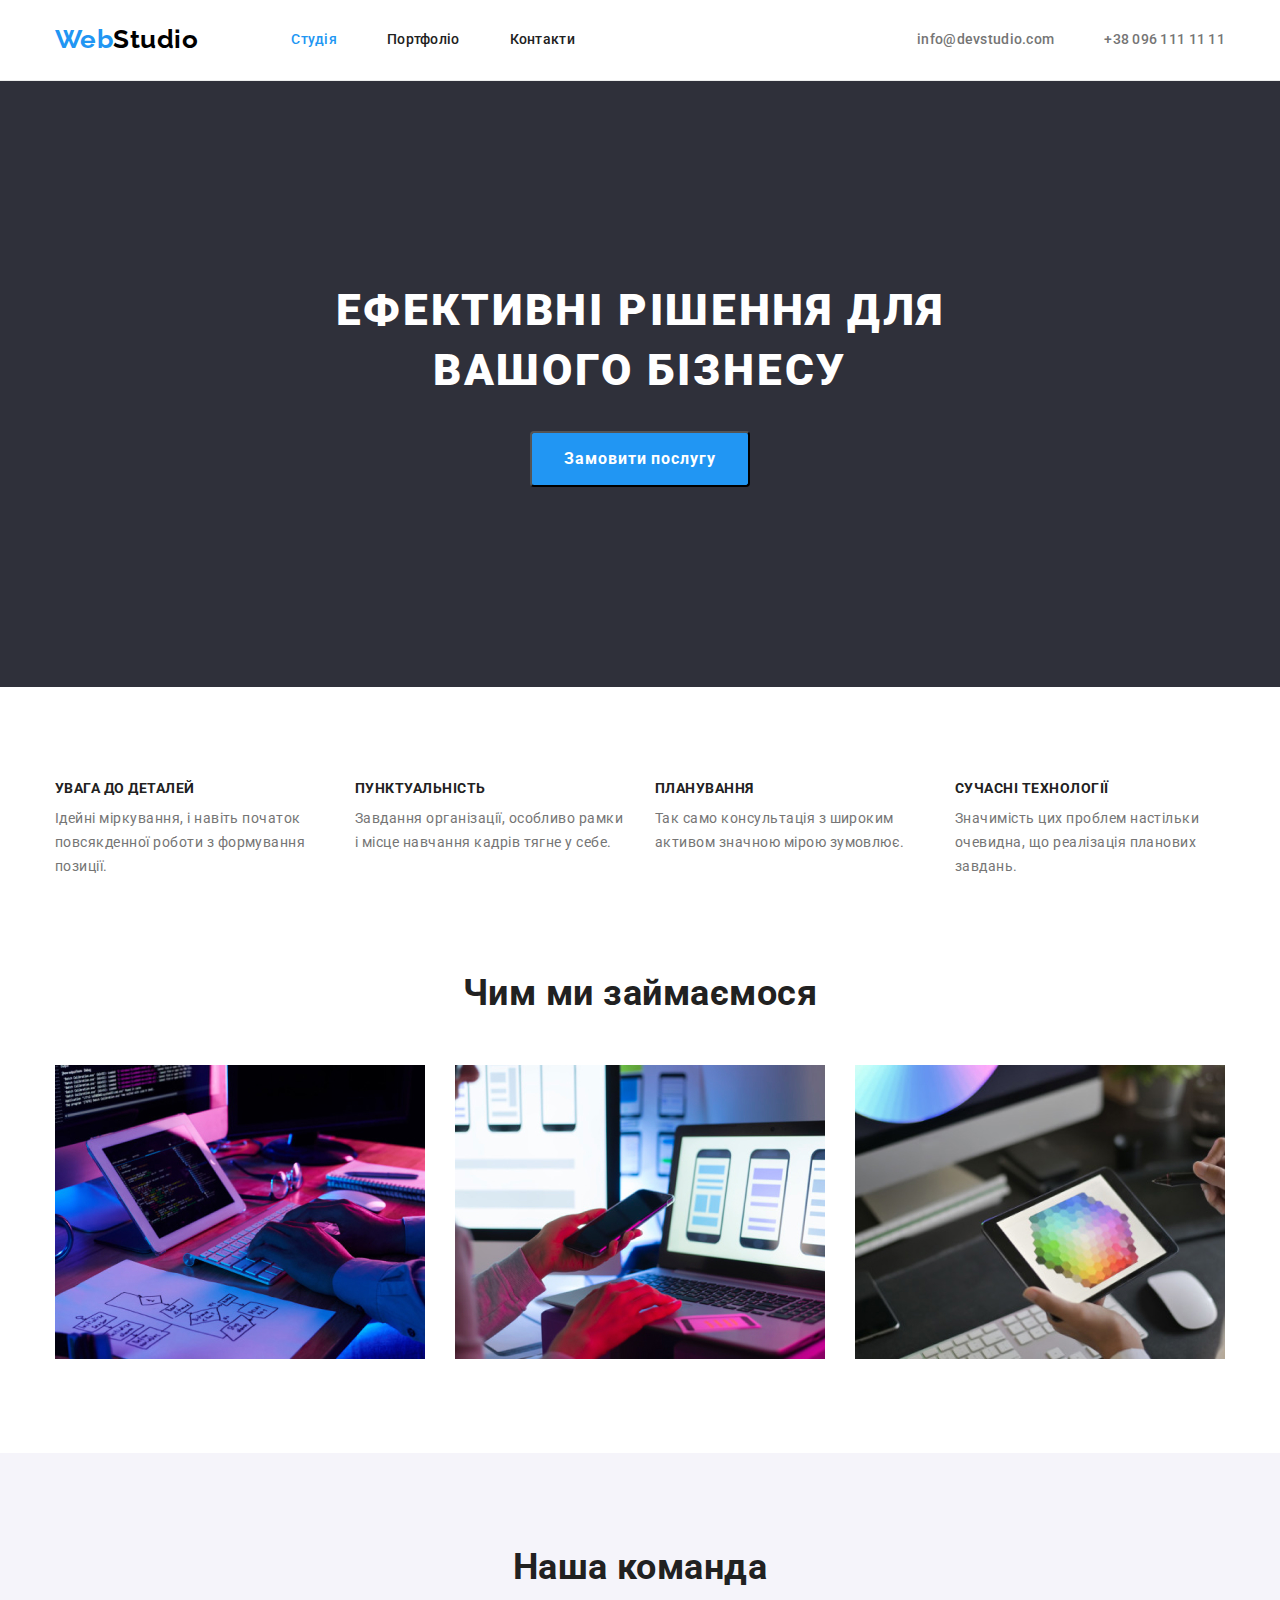
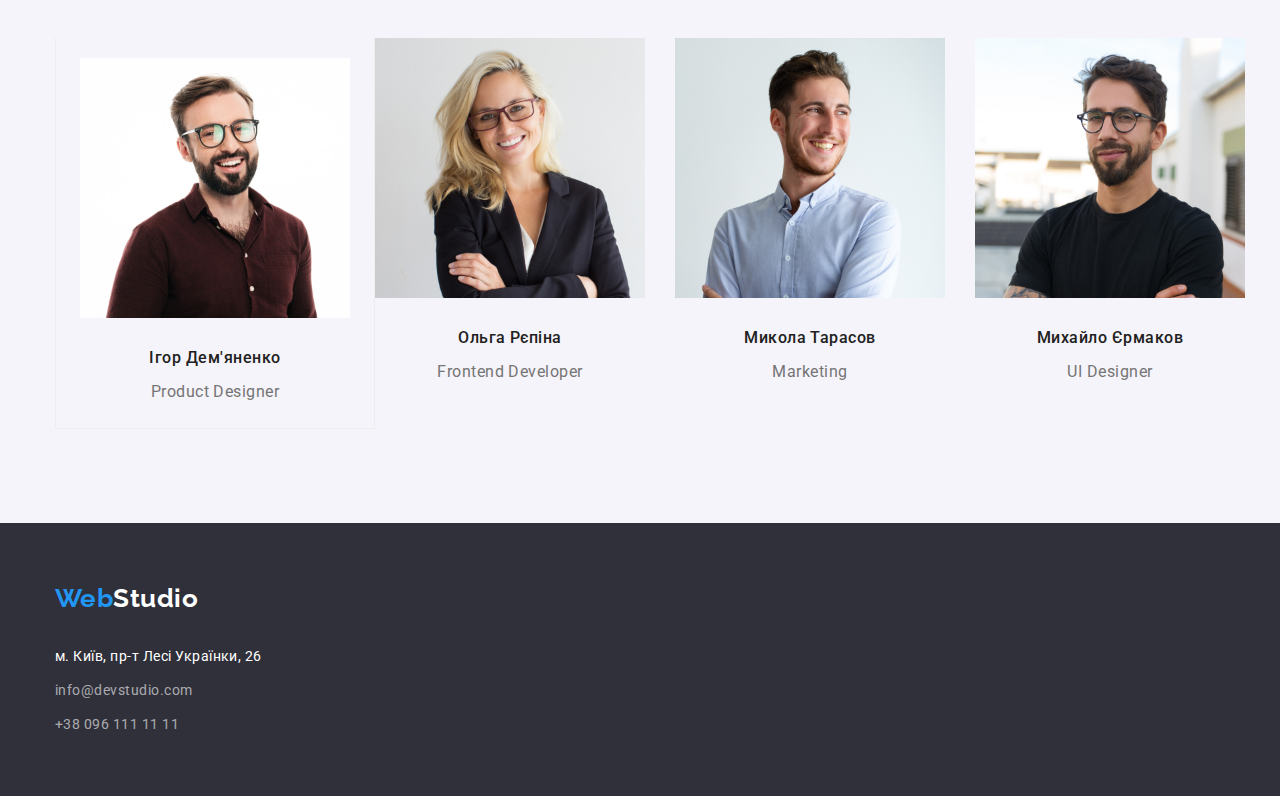
==== index.html @ 1deeca73 "Initial commit" ====
<!DOCTYPE html>
<html lang="uk">
  <head>
    <meta charset="UTF-8" />
    <meta http-equiv="X-UA-Compatible" content="IE=edge" />
    <meta name="viewport" content="width=device-width, initial-scale=1.0" />
    <title>WebStudio</title>
    <link
      href="https://fonts.googleapis.com/css2?family=Raleway:wght@700&family=Roboto:wght@400;500;700;900&display=swap"
      rel="stylesheet"
    />
    <link
      rel="stylesheet"
      href="https://cdnjs.cloudflare.com/ajax/libs/modern-normalize/1.1.0/modern-normalize.min.css"
    />
    <link rel="stylesheet" href="./css/styles.css" />
  </head>
  <body>
    <!--Шапка сайту-->

    <header class="page-header">
      <div class="container main-nav">
        <a href="./index.html" class="logo"><span>Web</span>Studio</a>
        <nav>
          <ul class="site-nav">
            <li class="item"><a href="" class="link current">Студія</a></li>
            <li class="item"><a href="./portfolio.html" class="link">Портфоліо</a></li>
            <li class="item"><a href="" class="link">Контакти</a></li>
          </ul>
        </nav>

        <ul class="auth-nav">
          <li class="item"><a href="info@devstudio.com" class="link">info@devstudio.com</a></li>
          <li class="item"><a href="tel:+380961111111" class="link">+38 096 111 11 11</a></li>
        </ul>
      </div>
    </header>

    <!--основний контент-->
    <main>
      <!--основний заголовок-->
      <section class="hero">
        <h1 class="hero-title">
          Ефективні рішення для <br />
          вашого бізнесу
        </h1>
        <button type="button" class="main button">Замовити послугу</button>
      </section>

      <!--Основні переваги-->
      <section class="section">
        <div class="container">
          <h2 class="visually-hidden">Наші основні переваги</h2>

          <ul class="features">
            <li class="item">
              <h3 class="title">УВАГА ДО ДЕТАЛЕЙ</h3>
              <p class="text">
                Ідейні міркування, і навіть початок повсякденної роботи з формування позиції.
              </p>
            </li>
            <li class="item">
              <h3 class="title">ПУНКТУАЛЬНІСТЬ</h3>
              <p class="text">
                Завдання організації, особливо рамки і місце навчання кадрів тягне у себе.
              </p>
            </li>
            <li class="item">
              <h3 class="title">ПЛАНУВАННЯ</h3>
              <p class="text">Так само консультація з широким активом значною мірою зумовлює.</p>
            </li>
            <li class="item">
              <h3 class="title">СУЧАСНІ ТЕХНОЛОГІЇ</h3>
              <p class="text">
                Значимість цих проблем настільки очевидна, що реалізація планових завдань.
              </p>
            </li>
          </ul>
        </div>
      </section>

      <!--чим займається компанія-->
      <section class="section">
        <div class="container">
          <h2 class="section-title">Чим ми займаємося</h2>
          <ul class="about">
            <li class="item">
              <img src="./images/img.jpg" alt="Людина друкує текст" width="370" />
            </li>
            <li class="item">
              <img src="./images/box-2.jpg" alt="Людина з телефоном в руках" width="370" />
            </li>
            <li class="item">
              <img src="./images/img-2.jpg" alt="Людина з планшетом в руках" width="370" />
            </li>
          </ul>
        </div>
      </section>

      <!--члени команди-->
      <section class="section members">
        <div class="container">
          <h2 class="section-title">Наша команда</h2>
          <ul class="team">
            <div class="line">
              <li class="item">
                <img src="./images/img-3.jpg" alt="Людина в окулярах" width="270" />
                <h3 class="team-title">Ігор Дем'яненко</h3>
                <p class="proff">Product Designer</p>
              </li>
            </div>
            <li class="item">
              <img src="./images/img-4.jpg" alt="Жінка в окулярах" width="270" />
              <h3 class="team-title">Ольга Рєпіна</h3>
              <p class="proff">Frontend Developer</p>
            </li>
            <li class="item">
              <img src="./images/img-5.jpg" alt="чоловік в синій сорочці" width="270" />
              <h3 class="team-title">Микола Тарасов</h3>
              <p class="proff">Marketing</p>
            </li>
            <li class="item">
              <img src="./images/img-6.jpg" alt="чоловік в чорній футболці" width="270" />
              <h3 class="team-title">Михайло Єрмаков</h3>
              <p class="proff">UI Designer</p>
            </li>
          </ul>
        </div>
      </section>
    </main>

    <!--Футер-->
    <footer>
      <div class="container">
        <a href="./index.html" class="logo"
          ><span class="right-accent">Web</span><span class="left-accent">Studio</span></a
        >

        <address>
          <ul class="navigation">
            <li>
              <a
                class="nav-map"
                href="https://www.google.com/maps/place/бульвар+Лесі+Українки,+26,+Київ,+02000/@50.4263585,30.5368194,17z/data=!4m5!3m4!1s0x40d4cf0e033ecbe9:0x57a4dffefec77da0!8m2!3d50.4265807!4d30.5383858?hl=uk"
                target="_blank"
                rel="noopener noreferrer"
                >м. Київ, пр-т Лесі Українки, 26</a
              >
            </li>
            <li>
              <a class="nav-auth" href="info@devstudio.com">info@devstudio.com</a>
            </li>
            <li>
              <a class="nav-auth" href="+380961111111">+38 096 111 11 11</a>
            </li>
          </ul>
        </address>
      </div>
    </footer>
  </body>
</html>
---- css/styles.css ----
:root {
  --primery-text-color: #757575;
  --title-text-color: #212121;
  --accent-color: #2196f3;
  --primery-bg-color: #ffffff;
  --main-text-color: #ffffff;
}
body {
  background-color: var(--primery-bg-color);
  color: var(--primery-text-color);
  font-family: Roboto, sans-serif;
  letter-spacing: 0.03em;
}

h1,
h2,
h3,
h4,
h5,
h6,
p {
  margin: 0;
}

img {
  display: block;
}

ul {
  list-style: none;
  padding: 0;
  margin: 0;
}

/* logo */
.logo {
  color: #000000;
  font-family: Raleway;
  font-weight: 700;
  font-size: 26px;
  line-height: 1.2;
  text-decoration: none;
}

span {
  color: #2196f3;
}

.container {
  width: 1200px;
  margin-left: auto;
  margin-right: auto;
  padding-left: 15px;
  padding-right: 15px;
}

.page-header {
  border-bottom: 1px solid #ececec;
}

.main-nav {
  display: flex;
  align-items: center;
}

/* site nav */
.site-nav {
  display: flex;
  margin-left: 93px;
}

.site-nav .item {
  /* background-color: tomato; */
}

.site-nav .item + .item {
  margin-left: 50px;
}

/* .site-nav .item:not(:last-child) {
  margin-right: 50px;
} */

.site-nav .link {
  display: block;

  padding-top: 32px;
  padding-bottom: 32px;

  color: var(--title-text-color);
  font-weight: 500;
  font-size: 14px;
  line-height: 1.14;
  letter-spacing: 0.02em;
  text-decoration: none;
}

.site-nav .link:hover,
.site-nav .link:focus {
  color: var(--accent-color);
}

.site-nav .link.current {
  color: var(--accent-color);
}

/* auth-nav */
.auth-nav {
  display: flex;
  margin-left: auto;
}

.auth-nav .item + .item {
  margin-left: 50px;
}

.auth-nav .link {
  display: block;

  padding-top: 32px;
  padding-bottom: 32px;

  color: var(--primery-text-color);

  font-weight: 500;
  font-size: 14px;
  line-height: 1.14;
  letter-spacing: 0.02em;
  text-decoration: none;
}

.auth-nav .link:hover,
.auth-nav .link:focus {
  color: var(--accent-color);
}

/* hero */
.hero-title {
  margin-bottom: 30px;

  color: var(--main-text-color);

  font-weight: 900;
  font-size: 44px;
  line-height: 1.36;
  letter-spacing: 0.06em;
  text-transform: uppercase;
}

.hero {
  padding-top: 200px;
  padding-bottom: 200px;

  background-color: #2f303a;
  text-align: center;
}

/* .section {
  margin-top: 94px;
} */

/* section */
.section-title {
  margin-top: 0;
  margin-bottom: 0;
  padding-top: 94px;
  padding-bottom: 50px;

  color: var(--title-text-color);
  font-weight: 700;
  font-size: 36px;
  line-height: 1.16;
  text-align: center;
}

.visually-hidden {
  position: absolute;
  width: 1px;
  height: 1px;
  margin: -1px;
  border: 0;
  padding: 0;
  white-space: nowrap;
  clip-path: inset(100%);
  clip: rect(0 0 0 0);
  overflow: hidden;
}

/* features */

.features {
  display: flex;
}

.features .item + .item {
  margin-left: 30px;
}

.features .item {
  width: 270px;
}
.features .title {
  margin-top: 0;
  margin-bottom: 10px;

  padding-top: 94px;

  color: var(--title-text-color);
  font-weight: 700;
  font-size: 14px;
  line-height: 1.14;
}

.features .text {
  margin-top: 0;
  margin-bottom: 0;

  font-weight: 400;
  font-size: 14px;
  line-height: 1.71;
}

/* about */

.about {
  display: flex;
}

.about .item + .item {
  margin-left: 30px;
}

/* members */
.members {
  background-color: #f5f4fa;
  margin-top: 94px;
}

/* team */

.team {
  display: flex;
  padding-bottom: 94px;
}

.team .item + .item {
  margin-left: 30px;
}

.team .team-title {
  margin-top: 30px;
  margin-bottom: 0;

  color: var(--title-text-color);
  font-weight: 500;
  font-size: 16px;
  line-height: 1.19;

  text-align: center;
}

.team .proff {
  margin-top: 10px;
  margin-bottom: 0;

  font-weight: 400;
  font-size: 16px;
  line-height: 1.9;

  text-align: center;
}

/* button */
.button {
  display: inline-block;
  padding: 11px 32px;
  min-width: 216px;

  text-align: center;
  border-radius: 4px;
  color: var(--main-text-color);
  cursor: pointer;
}

.main.button:hover,
.main.button:focus {
  color: #000000;
  background-color: #188ce8;
}

.main.button {
  background-color: var(--accent-color);

  font-family: inherit;
  font-weight: 700;
  font-size: 16px;
  line-height: 1.9;
  letter-spacing: 0.06em;
}

/* footer */

/* футер */
footer {
  background-color: #2f303a;

  padding-top: 60px;
  padding-bottom: 60px;

  font-weight: 400;
  font-size: 14px;
  line-height: 1.71;
}

.logo-footer {
  color: #ffffff;

  font-family: Raleway;
  font-weight: 700;
  font-size: 26px;
  line-height: 1.2;
  text-decoration: none;
}

.right-accent {
  color: #2196f3;
}

.left-accent {
  color: #ffffff;
}

.nav-map:hover,
.nav-map:focus {
  color: var(--accent-color);
}

.navigation .nav-map {
  display: inline-block;

  margin-top: 30px;
  margin-bottom: 0;

  font-style: normal;
  font-weight: 400;
  font-size: 14px;
  line-height: 1.71;

  color: #ffffff;
  text-decoration: none;
}

.navigation .nav-auth {
  display: inline-block;

  margin-top: 10px;
  margin-bottom: 0;

  font-style: normal;
  font-weight: 400;
  font-size: 14px;
  line-height: 1.71;

  color: rgba(255, 255, 255, 0.6);
  text-decoration: none;
}
.nav-map:hover,
.nav-map:focus {
  color: var(--accent-color);
}

.nav-auth:hover,
.nav-auth:focus {
  color: var(--accent-color);
}

/* стилі для portfolio */

.button-group {
  display: flex;
  padding-bottom: 34px;
  justify-content: center;
}

.button-group .item + .item {
  margin-left: 8px;
}

.primery.button {
  background-color: var(--accent-color);
  font-family: inherit;
  font-weight: 500;
  font-size: 16px;
  line-height: 1.62;

  letter-spacing: 0.03em;
}

.secondary.button {
  background-color: #f5f4fa;
  font-weight: 500;
  font-size: 16px;
  line-height: 1.62;

  letter-spacing: 0.03em;

  color: var(--title-text-color);
}

.primery.button:hover,
.primery.button:focus {
  color: #000000;
}

.secondary.button:hover,
.secondary.button:focus {
  background-color: var(--accent-color);
  color: #ffffff;
}

.project {
  padding-top: 94px;
}

.project .examples {
  margin-top: 0;

  color: var(--title-text-color);

  font-weight: 700;
  font-size: 18px;
  line-height: 2;

  letter-spacing: 0.06em;
}

.project .type {
  margin-top: 4px;
  margin-bottom: 0;

  font-weight: 400;
  font-size: 16px;
  line-height: 1.88;

  color: #757575;
}

.link-image {
  text-decoration: none;
}

.portfolio {
  display: flex;
  flex-wrap: wrap;
  padding-bottom: 94px;
}

.element {
  width: 370px;

  margin-right: 30px;
  margin-bottom: 30px;
  justify-content: space-between;
}

.element:nth-child(3n) {
  margin-right: 0;
}

.element:nth-last-child(-n + 3) {
  margin-bottom: 0;
}

.line {
  padding-top: 20px;
  padding-bottom: 20px;
  padding-right: 24px;
  padding-left: 24px;

  border: 1px solid #eeeeee;
  border-top: none;
}
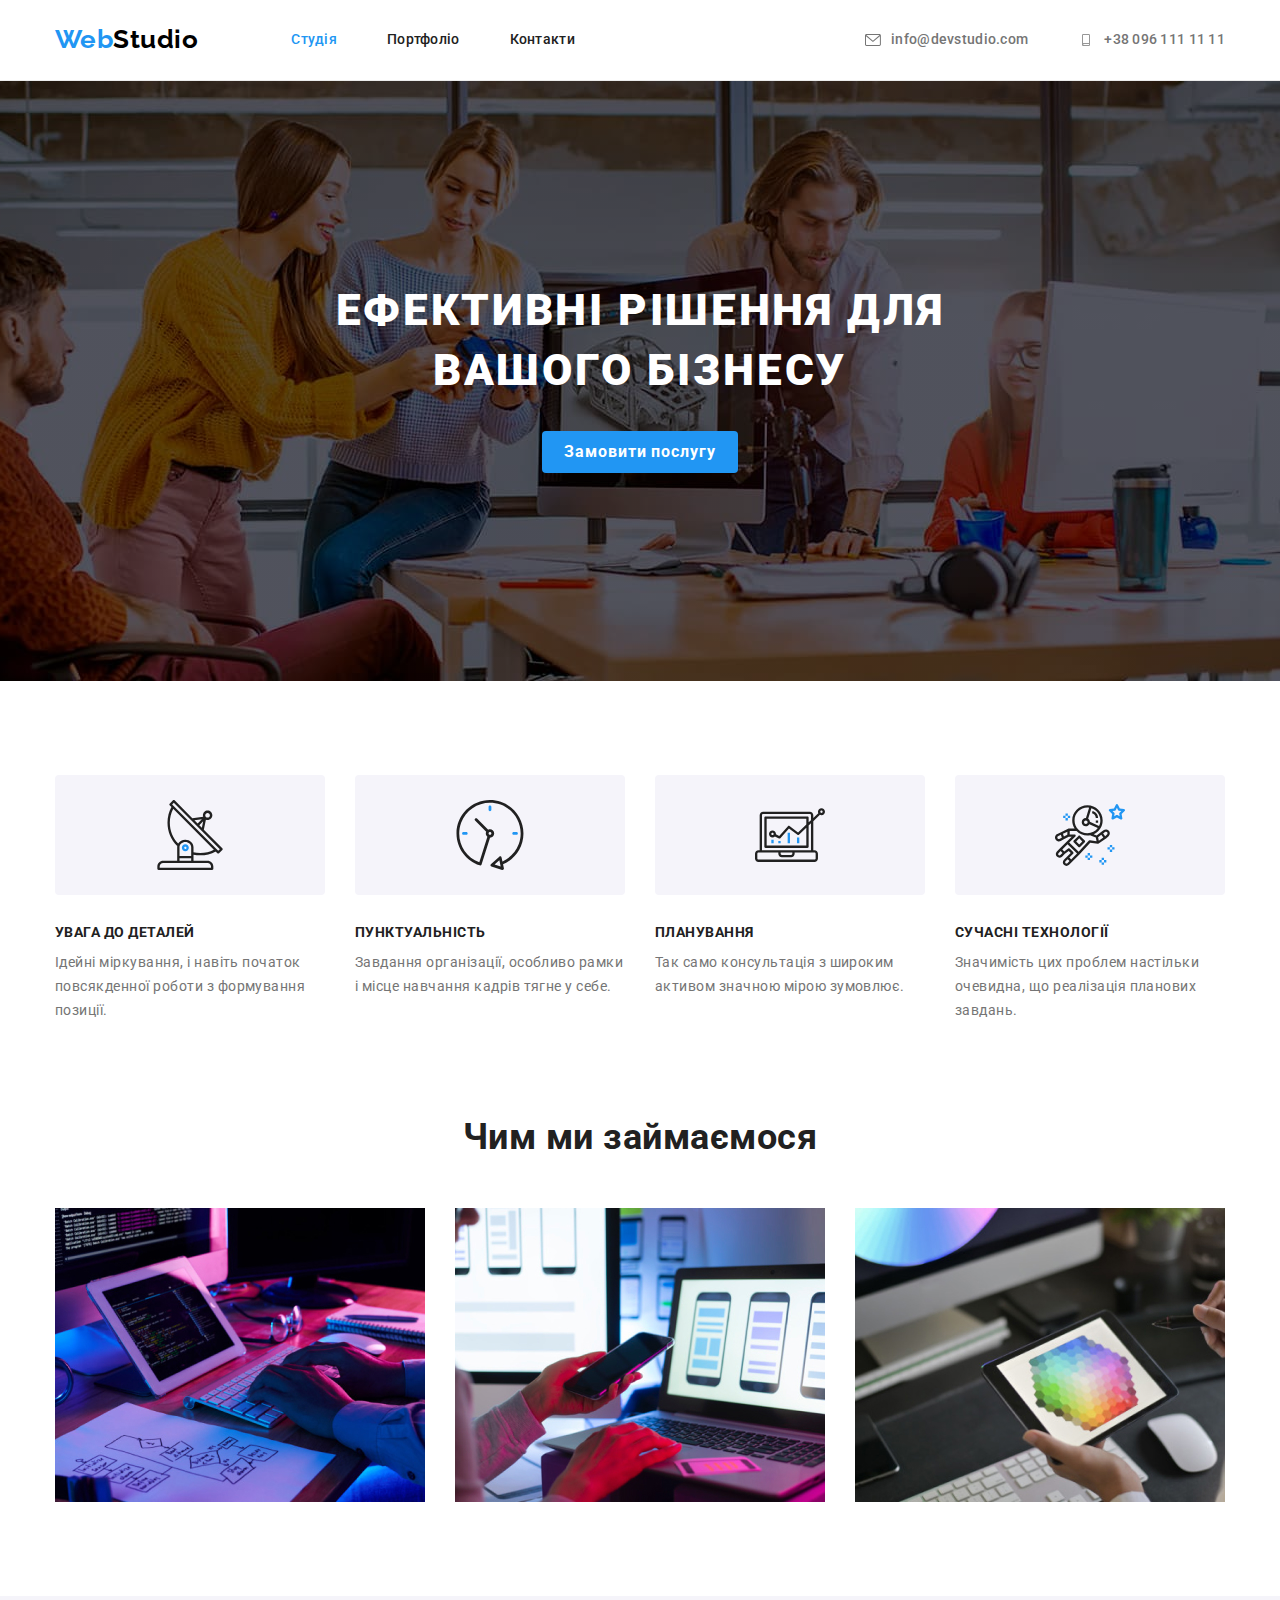
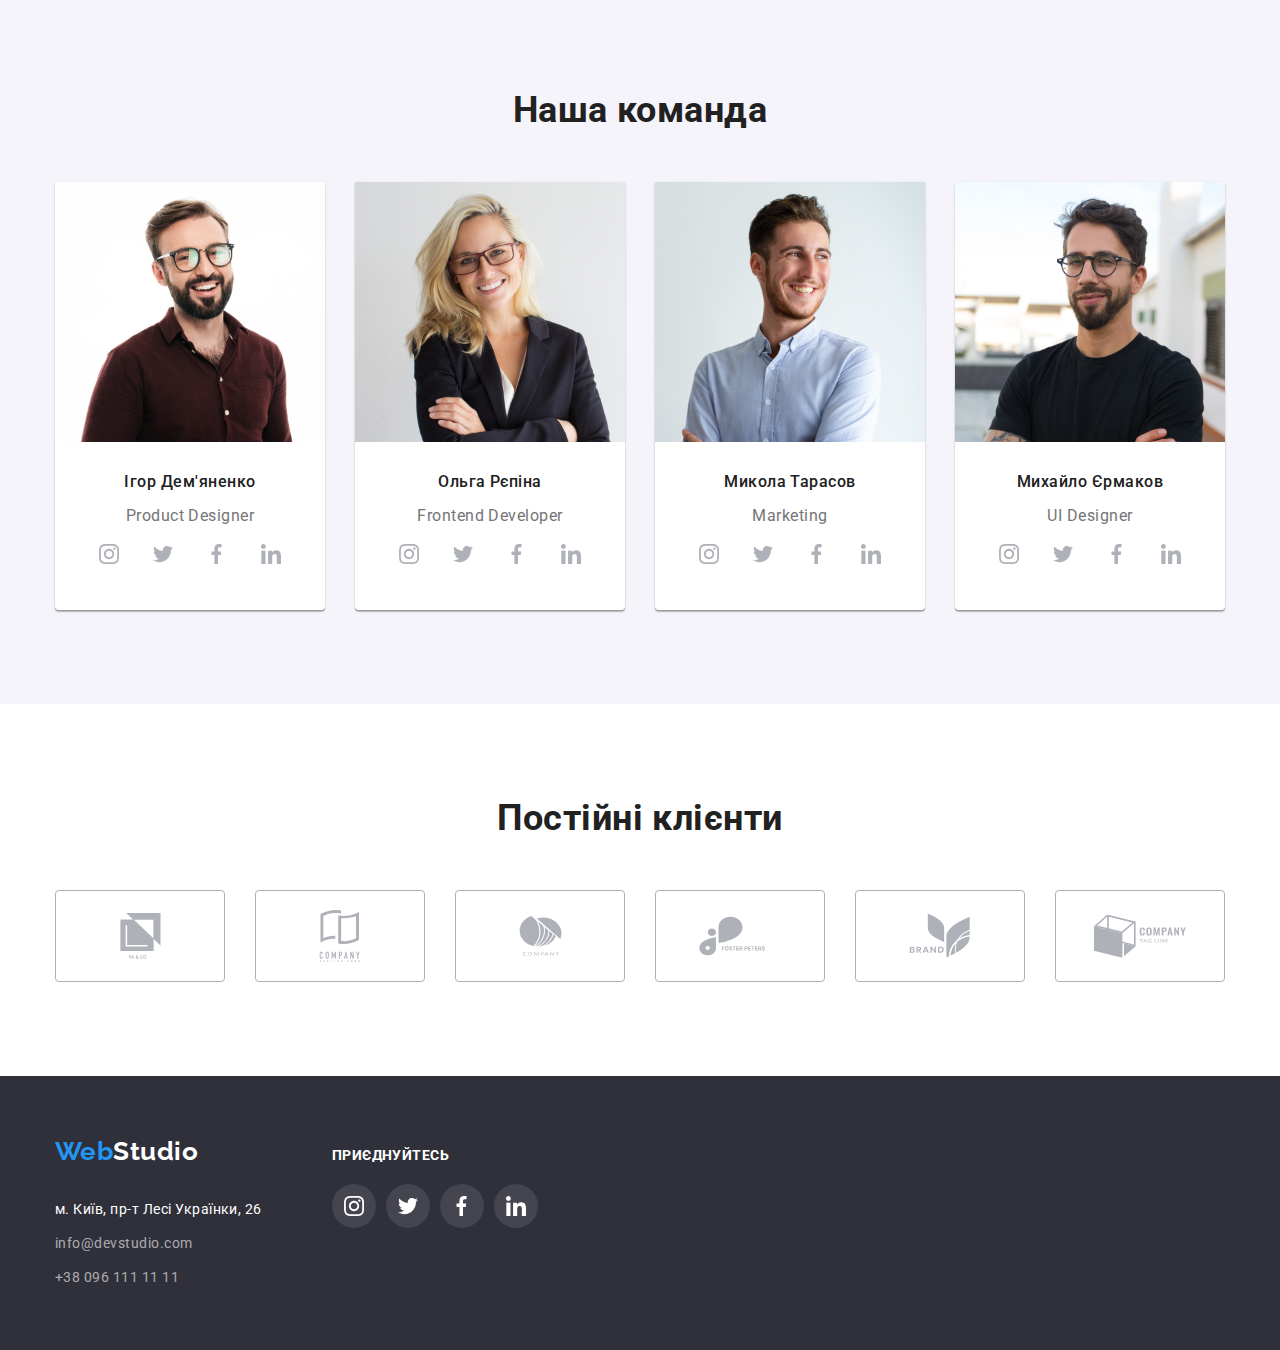
==== commit 540fd371: "add icon styles" ====
--- a/index.html
+++ b/index.html
@@ -30,8 +30,22 @@
         </nav>
 
         <ul class="auth-nav">
-          <li class="item"><a href="info@devstudio.com" class="link">info@devstudio.com</a></li>
-          <li class="item"><a href="tel:+380961111111" class="link">+38 096 111 11 11</a></li>
+          <li class="item">
+            <a class="link" href="info@devstudio.com">
+              <svg class="auth-icon" width="16" height="12">
+                <use href="./images/symbol-defs.svg#icon-envelope"></use>
+              </svg>
+              info@devstudio.com
+            </a>
+          </li>
+          <li class="item">
+            <a class="link" href="tel:+380961111111">
+              <svg class="auth-icon" width="16" height="12">
+                <use href="./images/symbol-defs.svg#icon-smartphone"></use>
+              </svg>
+              +38 096 111 11 11
+            </a>
+          </li>
         </ul>
       </div>
     </header>
@@ -40,36 +54,55 @@
     <main>
       <!--основний заголовок-->
       <section class="hero">
-        <h1 class="hero-title">
-          Ефективні рішення для <br />
-          вашого бізнесу
-        </h1>
-        <button type="button" class="main button">Замовити послугу</button>
+        <div class="container">
+          <h1 class="hero-title">Ефективні рішення для вашого бізнесу</h1>
+          <button type="button" class="main button">Замовити послугу</button>
+        </div>
       </section>
 
       <!--Основні переваги-->
-      <section class="section">
+      <section class="section benefits">
         <div class="container">
           <h2 class="visually-hidden">Наші основні переваги</h2>
 
           <ul class="features">
-            <li class="item">
+            <li class="item-features">
+              <div class="container-icon">
+                <svg class="icon-features">
+                  <use href="./images/symbol-defs.svg#icon-antenna"></use>
+                </svg>
+              </div>
               <h3 class="title">УВАГА ДО ДЕТАЛЕЙ</h3>
               <p class="text">
                 Ідейні міркування, і навіть початок повсякденної роботи з формування позиції.
               </p>
             </li>
-            <li class="item">
+            <li class="item-features">
+              <div class="container-icon">
+                <svg class="icon-features">
+                  <use href="./images/symbol-defs.svg#icon-clock"></use>
+                </svg>
+              </div>
               <h3 class="title">ПУНКТУАЛЬНІСТЬ</h3>
               <p class="text">
                 Завдання організації, особливо рамки і місце навчання кадрів тягне у себе.
               </p>
             </li>
-            <li class="item">
+            <li class="item-features">
+              <div class="container-icon">
+                <svg class="icon-features">
+                  <use href="./images/symbol-defs.svg#icon-diagram"></use>
+                </svg>
+              </div>
               <h3 class="title">ПЛАНУВАННЯ</h3>
               <p class="text">Так само консультація з широким активом значною мірою зумовлює.</p>
             </li>
-            <li class="item">
+            <li class="item-features">
+              <div class="container-icon">
+                <svg class="icon-features">
+                  <use href="./images/symbol-defs.svg#icon-astronaut"></use>
+                </svg>
+              </div>
               <h3 class="title">СУЧАСНІ ТЕХНОЛОГІЇ</h3>
               <p class="text">
                 Значимість цих проблем настільки очевидна, що реалізація планових завдань.
@@ -84,13 +117,13 @@
         <div class="container">
           <h2 class="section-title">Чим ми займаємося</h2>
           <ul class="about">
-            <li class="item">
+            <li class="item-descr">
               <img src="./images/img.jpg" alt="Людина друкує текст" width="370" />
             </li>
-            <li class="item">
+            <li class="item-descr">
               <img src="./images/box-2.jpg" alt="Людина з телефоном в руках" width="370" />
             </li>
-            <li class="item">
+            <li class="item-descr">
               <img src="./images/img-2.jpg" alt="Людина з планшетом в руках" width="370" />
             </li>
           </ul>
@@ -102,27 +135,293 @@
         <div class="container">
           <h2 class="section-title">Наша команда</h2>
           <ul class="team">
-            <div class="line">
-              <li class="item">
-                <img src="./images/img-3.jpg" alt="Людина в окулярах" width="270" />
-                <h3 class="team-title">Ігор Дем'яненко</h3>
-                <p class="proff">Product Designer</p>
-              </li>
-            </div>
-            <li class="item">
+            <li class="item-people">
+              <img src="./images/img-3.jpg" alt="Людина в окулярах" width="270" />
+              <h3 class="team-title">Ігор Дем'яненко</h3>
+              <p class="proff">Product Designer</p>
+              <ul class="socials-list">
+                <li class="socials-item">
+                  <a
+                    class="socials-link list"
+                    href="https://instagram.com"
+                    target="_blank"
+                    rel="noopener noreferrer"
+                    aria-label="Instagram"
+                  >
+                    <svg class="socials-icon" width="20" height="20">
+                      <use href="./images/symbol-defs.svg#icon-instagram"></use>
+                    </svg>
+                  </a>
+                </li>
+                <li>
+                  <a
+                    class="socials-link list"
+                    href="https://twitter.com"
+                    target="_blank"
+                    rel="noopener noreferrer"
+                    aria-label="Twitter"
+                  >
+                    <svg class="socials-icon" width="20" height="20">
+                      <use href="./images/symbol-defs.svg#icon-twitter"></use>
+                    </svg>
+                  </a>
+                </li>
+                <li>
+                  <a
+                    class="socials-link list"
+                    href="https://www.facebook.com"
+                    target="_blank"
+                    rel="noopener noreferrer"
+                    aria-label="Facebook"
+                  >
+                    <svg class="socials-icon" width="20" height="20">
+                      <use href="./images/symbol-defs.svg#icon-Vector"></use>
+                    </svg>
+                  </a>
+                </li>
+                <li>
+                  <a
+                    class="socials-link list"
+                    href="https://www.linkedin.com"
+                    target="_blank"
+                    rel="noopener noreferrer"
+                    aria-label="Facebook"
+                  >
+                    <svg class="socials-icon" width="20" height="20">
+                      <use href="./images/symbol-defs.svg#icon-linkedin"></use>
+                    </svg>
+                  </a>
+                </li>
+              </ul>
+            </li>
+
+            <li class="item-people">
               <img src="./images/img-4.jpg" alt="Жінка в окулярах" width="270" />
               <h3 class="team-title">Ольга Рєпіна</h3>
               <p class="proff">Frontend Developer</p>
-            </li>
-            <li class="item">
+              <ul class="socials-list">
+                <li class="socials-item">
+                  <a
+                    class="socials-link list"
+                    href="https://instagram.com"
+                    target="_blank"
+                    rel="noopener noreferrer"
+                    aria-label="Instagram"
+                  >
+                    <svg class="socials-icon" width="20" height="20">
+                      <use href="./images/symbol-defs.svg#icon-instagram"></use>
+                    </svg>
+                  </a>
+                </li>
+                <li>
+                  <a
+                    class="socials-link list"
+                    href="https://twitter.com"
+                    target="_blank"
+                    rel="noopener noreferrer"
+                    aria-label="Twitter"
+                  >
+                    <svg class="socials-icon" width="20" height="20">
+                      <use href="./images/symbol-defs.svg#icon-twitter"></use>
+                    </svg>
+                  </a>
+                </li>
+                <li>
+                  <a
+                    class="socials-link list"
+                    href="https://www.facebook.com"
+                    target="_blank"
+                    rel="noopener noreferrer"
+                    aria-label="Facebook"
+                  >
+                    <svg class="socials-icon" width="20" height="20">
+                      <use href="./images/symbol-defs.svg#icon-Vector"></use>
+                    </svg>
+                  </a>
+                </li>
+                <li>
+                  <a
+                    class="socials-link list"
+                    href="https://www.linkedin.com"
+                    target="_blank"
+                    rel="noopener noreferrer"
+                    aria-label="Facebook"
+                  >
+                    <svg class="socials-icon" width="20" height="20">
+                      <use href="./images/symbol-defs.svg#icon-linkedin"></use>
+                    </svg>
+                  </a>
+                </li>
+              </ul>
+            </li>
+            <li class="item-people">
               <img src="./images/img-5.jpg" alt="чоловік в синій сорочці" width="270" />
               <h3 class="team-title">Микола Тарасов</h3>
               <p class="proff">Marketing</p>
-            </li>
-            <li class="item">
+              <ul class="socials-list">
+                <li>
+                  <a
+                    class="socials-link list"
+                    href="https://instagram.com"
+                    target="_blank"
+                    rel="noopener noreferrer"
+                    aria-label="Instagram"
+                  >
+                    <svg class="socials-icon" width="20" height="20">
+                      <use href="./images/symbol-defs.svg#icon-instagram"></use>
+                    </svg>
+                  </a>
+                </li>
+                <li>
+                  <a
+                    class="socials-link list"
+                    href="https://twitter.com"
+                    target="_blank"
+                    rel="noopener noreferrer"
+                    aria-label="Twitter"
+                  >
+                    <svg class="socials-icon" width="20" height="20">
+                      <use href="./images/symbol-defs.svg#icon-twitter"></use>
+                    </svg>
+                  </a>
+                </li>
+                <li>
+                  <a
+                    class="socials-link list"
+                    href="https://www.facebook.com"
+                    target="_blank"
+                    rel="noopener noreferrer"
+                    aria-label="Facebook"
+                  >
+                    <svg class="socials-icon" width="20" height="20">
+                      <use href="./images/symbol-defs.svg#icon-Vector"></use>
+                    </svg>
+                  </a>
+                </li>
+                <li>
+                  <a
+                    class="socials-link list"
+                    href="https://www.linkedin.com"
+                    target="_blank"
+                    rel="noopener noreferrer"
+                    aria-label="Facebook"
+                  >
+                    <svg class="socials-icon" width="20" height="20">
+                      <use href="./images/symbol-defs.svg#icon-linkedin"></use>
+                    </svg>
+                  </a>
+                </li>
+              </ul>
+            </li>
+            <li class="item-people">
               <img src="./images/img-6.jpg" alt="чоловік в чорній футболці" width="270" />
               <h3 class="team-title">Михайло Єрмаков</h3>
               <p class="proff">UI Designer</p>
+              <ul class="socials-list">
+                <li class="socials-item">
+                  <a
+                    class="socials-link list"
+                    href="https://instagram.com"
+                    target="_blank"
+                    rel="noopener noreferrer"
+                    aria-label="Instagram"
+                  >
+                    <svg class="socials-icon" width="20" height="20">
+                      <use href="./images/symbol-defs.svg#icon-instagram"></use>
+                    </svg>
+                  </a>
+                </li>
+                <li>
+                  <a
+                    class="socials-link list"
+                    href="https://twitter.com"
+                    target="_blank"
+                    rel="noopener noreferrer"
+                    aria-label="Twitter"
+                  >
+                    <svg class="socials-icon" width="20" height="20">
+                      <use href="./images/symbol-defs.svg#icon-twitter"></use>
+                    </svg>
+                  </a>
+                </li>
+                <li>
+                  <a
+                    class="socials-link list"
+                    href="https://www.facebook.com"
+                    target="_blank"
+                    rel="noopener noreferrer"
+                    aria-label="Facebook"
+                  >
+                    <svg class="socials-icon" width="20" height="20">
+                      <use href="./images/symbol-defs.svg#icon-Vector"></use>
+                    </svg>
+                  </a>
+                </li>
+                <li>
+                  <a
+                    class="socials-link list"
+                    href="https://www.linkedin.com"
+                    target="_blank"
+                    rel="noopener noreferrer"
+                    aria-label="Facebook"
+                  >
+                    <svg class="socials-icon" width="20" height="20">
+                      <use href="./images/symbol-defs.svg#icon-linkedin"></use>
+                    </svg>
+                  </a>
+                </li>
+              </ul>
+            </li>
+          </ul>
+        </div>
+      </section>
+
+      <!-- Постійні клієнти -->
+      <section class="section customers">
+        <div class="container">
+          <h2 class="section-title">Постійні клієнти</h2>
+          <ul class="regular-customers">
+            <li>
+              <a class="regular-icon" href="">
+                <svg class="customers-icon" width="41" height="46">
+                  <use href="./images/symbol-defs.svg#icon-Union"></use>
+                </svg>
+              </a>
+            </li>
+            <li>
+              <a class="regular-icon" href="">
+                <svg class="customers-icon" width="42" height="52">
+                  <use href="./images/symbol-defs.svg#icon-group"></use>
+                </svg>
+              </a>
+            </li>
+            <li>
+              <a class="regular-icon" href="">
+                <svg class="customers-icon" width="43" height="41">
+                  <use href="./images/symbol-defs.svg#icon-Object"></use>
+                </svg>
+              </a>
+            </li>
+            <li>
+              <a class="regular-icon" href="">
+                <svg class="customers-icon" width="84" height="40">
+                  <use href="./images/symbol-defs.svg#icon-group-2"></use>
+                </svg>
+              </a>
+            </li>
+            <li>
+              <a class="regular-icon" href="">
+                <svg class="customers-icon" width="62" height="45">
+                  <use href="./images/symbol-defs.svg#icon-group-3"></use>
+                </svg>
+              </a>
+            </li>
+            <li>
+              <a class="regular-icon" href="">
+                <svg class="customers-icon" width="94" height="44">
+                  <use href="./images/symbol-defs.svg#icon-Object-2"></use>
+                </svg>
+              </a>
             </li>
           </ul>
         </div>
@@ -131,30 +430,89 @@
 
     <!--Футер-->
     <footer>
-      <div class="container">
-        <a href="./index.html" class="logo"
-          ><span class="right-accent">Web</span><span class="left-accent">Studio</span></a
-        >
-
-        <address>
-          <ul class="navigation">
+      <div class="container footer-wrapper">
+        <div>
+          <a href="./index.html" class="logo"
+            ><span class="right-accent">Web</span><span class="left-accent">Studio</span></a
+          >
+          <address>
+            <ul class="navigation">
+              <li>
+                <a
+                  class="nav-map"
+                  href="https://www.google.com/maps/place/бульвар+Лесі+Українки,+26,+Київ,+02000/@50.4263585,30.5368194,17z/data=!4m5!3m4!1s0x40d4cf0e033ecbe9:0x57a4dffefec77da0!8m2!3d50.4265807!4d30.5383858?hl=uk"
+                  target="_blank"
+                  rel="noopener noreferrer"
+                  >м. Київ, пр-т Лесі Українки, 26</a
+                >
+              </li>
+              <li>
+                <a class="nav-auth" href="info@devstudio.com">info@devstudio.com</a>
+              </li>
+              <li>
+                <a class="nav-auth" href="+380961111111">+38 096 111 11 11</a>
+              </li>
+            </ul>
+          </address>
+        </div>
+
+        <div class="container-join">
+          <p class="text-join">Приєднуйтесь</p>
+          <ul class="join-list">
             <li>
               <a
-                class="nav-map"
-                href="https://www.google.com/maps/place/бульвар+Лесі+Українки,+26,+Київ,+02000/@50.4263585,30.5368194,17z/data=!4m5!3m4!1s0x40d4cf0e033ecbe9:0x57a4dffefec77da0!8m2!3d50.4265807!4d30.5383858?hl=uk"
+                class="join-link list"
+                href="https://instagram.com"
                 target="_blank"
                 rel="noopener noreferrer"
-                >м. Київ, пр-т Лесі Українки, 26</a
+                aria-label="Instagram"
               >
-            </li>
-            <li>
-              <a class="nav-auth" href="info@devstudio.com">info@devstudio.com</a>
-            </li>
-            <li>
-              <a class="nav-auth" href="+380961111111">+38 096 111 11 11</a>
+                <svg class="join-icon" width="20" height="20">
+                  <use href="./images/symbol-defs.svg#icon-instagram"></use>
+                </svg>
+              </a>
+            </li>
+            <li>
+              <a
+                class="join-link list"
+                href="https://twitter.com"
+                target="_blank"
+                rel="noopener noreferrer"
+                aria-label="Twitter"
+              >
+                <svg class="join-icon" width="20" height="20">
+                  <use href="./images/symbol-defs.svg#icon-twitter"></use>
+                </svg>
+              </a>
+            </li>
+            <li>
+              <a
+                class="join-link list"
+                href="https://www.facebook.com"
+                target="_blank"
+                rel="noopener noreferrer"
+                aria-label="Facebook"
+              >
+                <svg class="join-icon" width="20" height="20">
+                  <use href="./images/symbol-defs.svg#icon-Vector"></use>
+                </svg>
+              </a>
+            </li>
+            <li>
+              <a
+                class="join-link list"
+                href="https://www.linkedin.com"
+                target="_blank"
+                rel="noopener noreferrer"
+                aria-label="Facebook"
+              >
+                <svg class="join-icon" width="20" height="20">
+                  <use href="./images/symbol-defs.svg#icon-linkedin"></use>
+                </svg>
+              </a>
             </li>
           </ul>
-        </address>
+        </div>
       </div>
     </footer>
   </body>
--- a/css/styles.css
+++ b/css/styles.css
@@ -69,10 +69,6 @@
   margin-left: 93px;
 }
 
-.site-nav .item {
-  /* background-color: tomato; */
-}
-
 .site-nav .item + .item {
   margin-left: 50px;
 }
@@ -115,7 +111,7 @@
 }
 
 .auth-nav .link {
-  display: block;
+  display: flex;
 
   padding-top: 32px;
   padding-bottom: 32px;
@@ -127,6 +123,13 @@
   line-height: 1.14;
   letter-spacing: 0.02em;
   text-decoration: none;
+  align-items: center;
+}
+
+.auth-icon {
+  fill: currentColor;
+  cursor: pointer;
+  margin-right: 10px;
 }
 
 .auth-nav .link:hover,
@@ -137,9 +140,12 @@
 /* hero */
 .hero-title {
   margin-bottom: 30px;
+  margin-left: auto;
+  margin-right: auto;
+  width: 696px;
 
   color: var(--main-text-color);
-
+  min-width: 696px;
   font-weight: 900;
   font-size: 44px;
   line-height: 1.36;
@@ -148,23 +154,33 @@
 }
 
 .hero {
+  max-width: 1600px;
+  height: 600px;
+
+  margin-left: auto;
+  margin-right: auto;
   padding-top: 200px;
   padding-bottom: 200px;
 
-  background-color: #2f303a;
+  background-image: linear-gradient(to right, rgba(0, 0, 0, 0.4), rgba(0, 0, 0, 0.4)),
+    url(../images/bgfn.jpg);
+  background-size: cover;
+  background-position: center;
+  background-repeat: no-repeat;
+
+  background-color: #c4c4c4;
   text-align: center;
 }
 
-/* .section {
-  margin-top: 94px;
-} */
+.section {
+  padding-top: 94px;
+  padding-bottom: 94px;
+}
 
 /* section */
 .section-title {
   margin-top: 0;
-  margin-bottom: 0;
-  padding-top: 94px;
-  padding-bottom: 50px;
+  margin-bottom: 50px;
 
   color: var(--title-text-color);
   font-weight: 700;
@@ -187,24 +203,44 @@
 }
 
 /* features */
+.benefits {
+  padding-bottom: 0;
+}
 
 .features {
   display: flex;
 }
 
-.features .item + .item {
+.container-icon {
+  display: flex;
+  width: 270px;
+  height: 120px;
+  margin-top: 0;
+  margin-bottom: 30px;
+
+  background-color: #f5f4fa;
+  border-radius: 4px;
+  align-items: center;
+}
+
+.icon-features {
+  width: 70px;
+  height: 70px;
+  margin-right: 100px;
+  margin-left: 100px;
+}
+
+.features .item-features + .item-features {
   margin-left: 30px;
 }
 
-.features .item {
+.features .item-features {
   width: 270px;
 }
 .features .title {
   margin-top: 0;
   margin-bottom: 10px;
 
-  padding-top: 94px;
-
   color: var(--title-text-color);
   font-weight: 700;
   font-size: 14px;
@@ -226,25 +262,33 @@
   display: flex;
 }
 
-.about .item + .item {
+.about .item-descr + .item-descr {
   margin-left: 30px;
 }
 
 /* members */
 .members {
   background-color: #f5f4fa;
-  margin-top: 94px;
+  padding-top: 94px;
+  padding-bottom: 94px;
 }
 
 /* team */
 
 .team {
   display: flex;
-  padding-bottom: 94px;
-}
-
-.team .item + .item {
+}
+
+.team .item-people + .item-people {
   margin-left: 30px;
+}
+
+.item-people {
+  height: 428px;
+  background-color: #fff;
+  box-shadow: 0px 1px 3px rgba(0, 0, 0, 0.12), 0px 1px 1px rgba(0, 0, 0, 0.14),
+    0px 2px 1px rgba(0, 0, 0, 0.2);
+  border-radius: 0px 0px 4px 4px;
 }
 
 .team .team-title {
@@ -270,16 +314,49 @@
   text-align: center;
 }
 
+.socials-list {
+  display: flex;
+  justify-content: center;
+  align-items: center;
+  gap: 10px;
+}
+
+.socials-link {
+  display: flex;
+  align-items: center;
+  justify-content: center;
+
+  width: 44px;
+  height: 44px;
+
+  border-radius: 50%;
+  background-color: #fff;
+}
+
+.socials-icon {
+  fill: #afb1b8;
+}
+
+.socials-link:hover,
+.socials-link:focus {
+  background-color: var(--accent-color);
+}
+
+.socials-link:hover .socials-icon {
+  fill: #fff;
+}
+
 /* button */
 .button {
   display: inline-block;
-  padding: 11px 32px;
-  min-width: 216px;
+  padding: 6px 22px;
+  min-width: 73px;
 
   text-align: center;
   border-radius: 4px;
   color: var(--main-text-color);
   cursor: pointer;
+  border: none;
 }
 
 .main.button:hover,
@@ -298,6 +375,43 @@
   letter-spacing: 0.06em;
 }
 
+/* Постійні клієнти */
+
+.regular-customers {
+  display: flex;
+  justify-content: center;
+  align-items: center;
+  gap: 30px;
+}
+
+.regular-icon {
+  display: flex;
+  align-items: center;
+  justify-content: center;
+
+  width: 170px;
+  height: 92px;
+
+  color: #afb1b8;
+
+  border: 1px solid #afb1b8;
+  border-radius: 4px;
+}
+
+.regular-icon {
+  fill: #afb1b8;
+}
+
+.regular-icon:hover,
+.regular-icon:focus {
+  color: var(--accent-color);
+  border-color: var(--accent-color);
+}
+
+.customers-icon {
+  fill: currentColor;
+}
+
 /* footer */
 
 /* футер */
@@ -372,6 +486,55 @@
 .nav-auth:hover,
 .nav-auth:focus {
   color: var(--accent-color);
+}
+
+/* приєднайся */
+
+.footer-wrapper {
+  display: flex;
+  align-items: baseline;
+}
+
+.container-join {
+  margin-left: 70px;
+}
+
+.text-join {
+  font-style: normal;
+  font-weight: 700;
+  font-size: 14px;
+  line-height: 1.14;
+  letter-spacing: 0.03em;
+  text-transform: uppercase;
+
+  padding-bottom: 20px;
+
+  color: #ffffff;
+}
+
+.join-link {
+  display: flex;
+  align-items: center;
+  justify-content: center;
+
+  width: 44px;
+  height: 44px;
+
+  border-radius: 50%;
+  background: rgba(255, 255, 255, 0.1);
+}
+
+.join-list {
+  display: flex;
+  gap: 10px;
+}
+
+.join-icon {
+  fill: #fff;
+}
+
+.join-link:hover {
+  background-color: var(--accent-color);
 }
 
 /* стилі для portfolio */
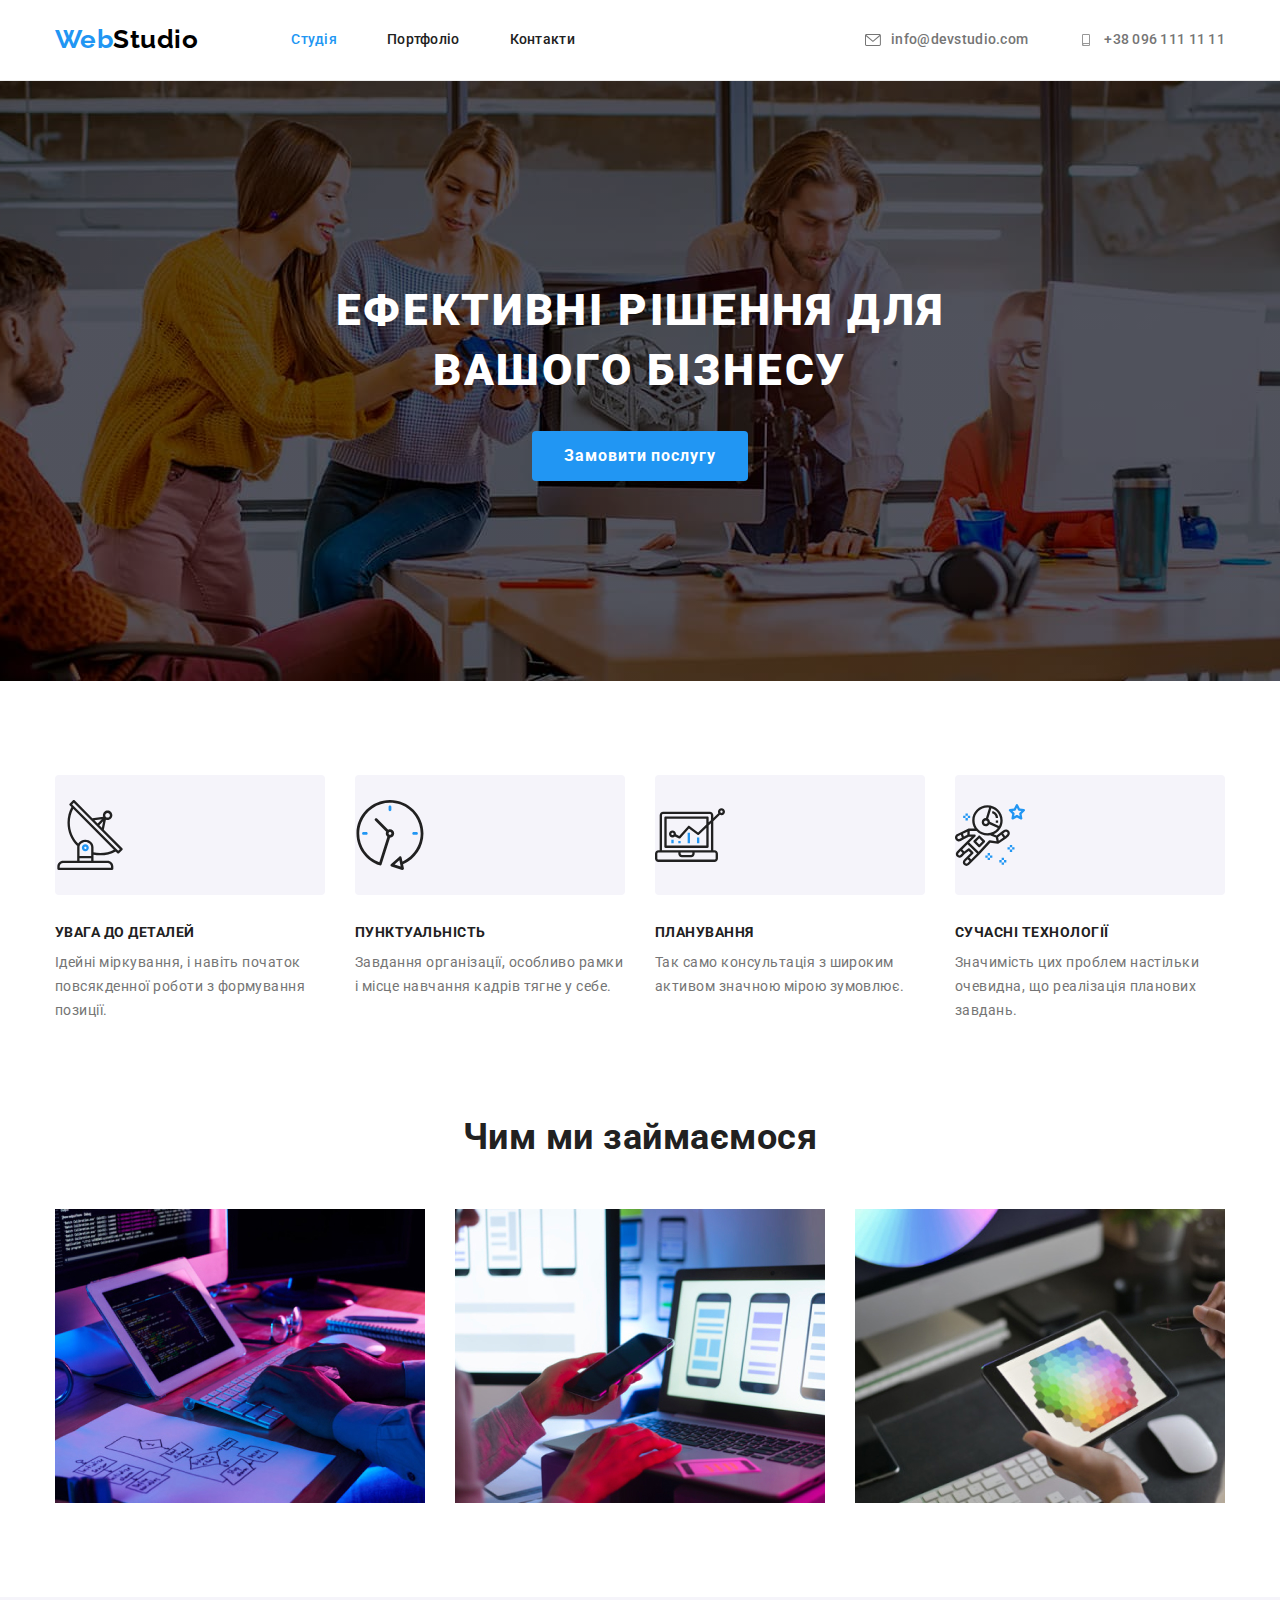
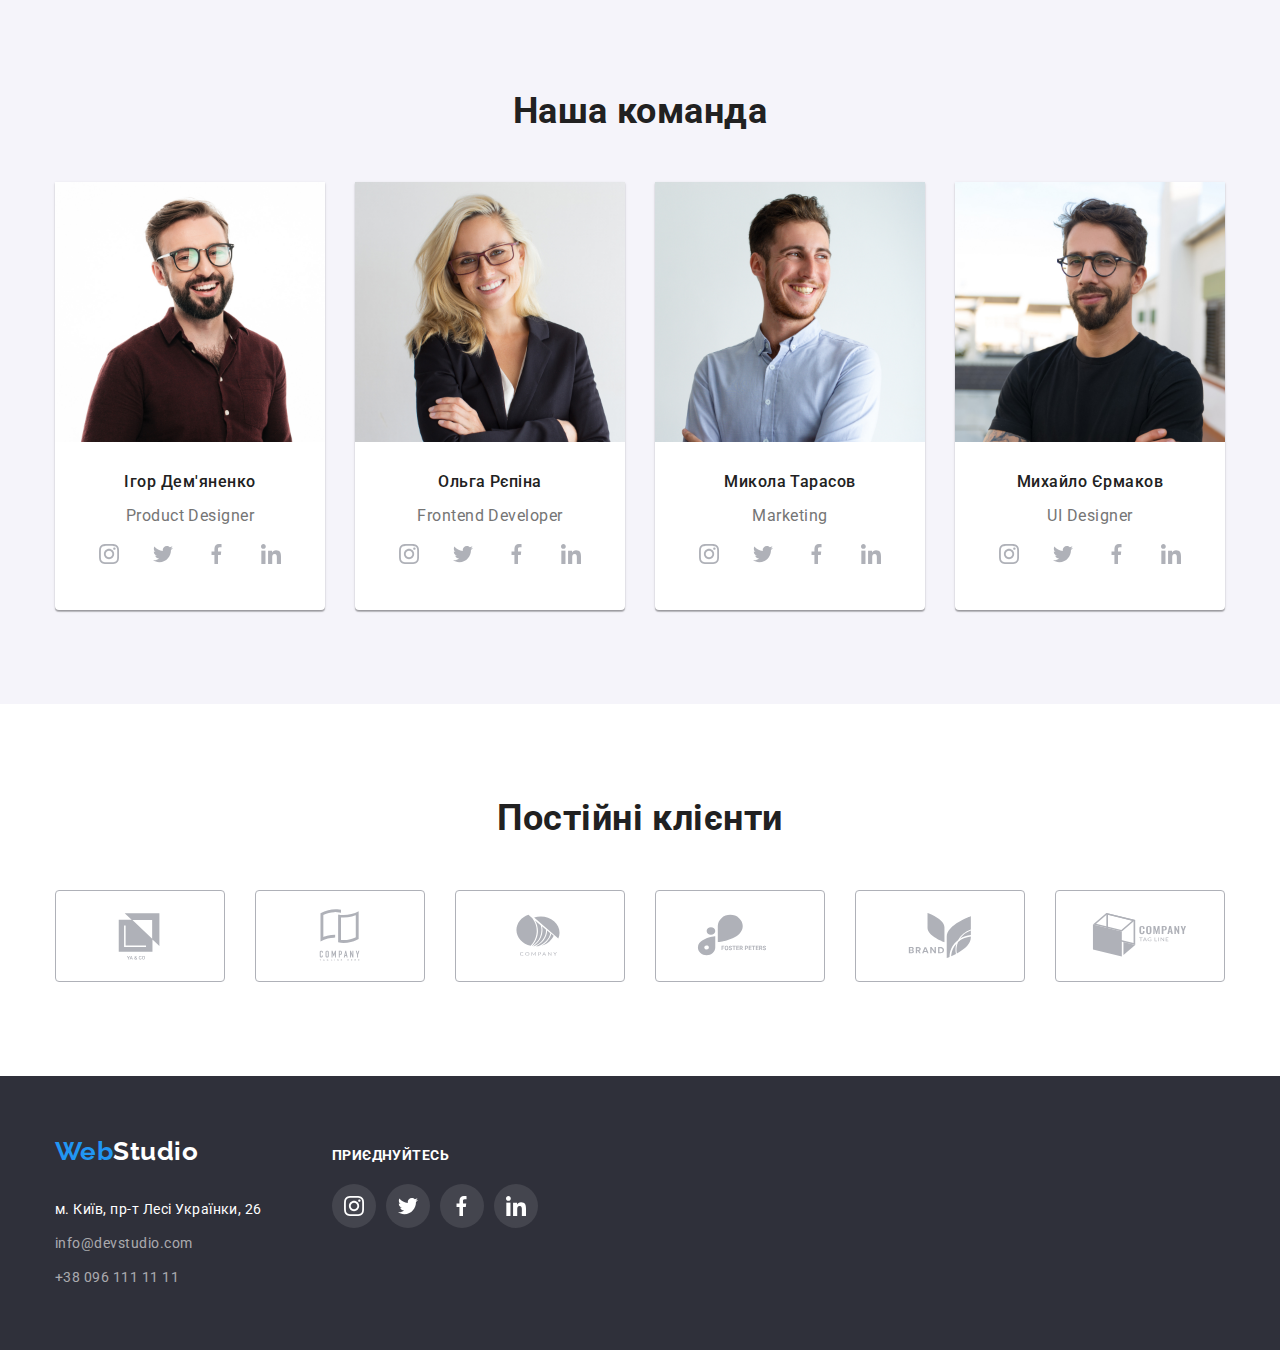
==== commit 6a9399e0: "fix bugs" ====
--- a/index.html
+++ b/index.html
@@ -68,7 +68,7 @@
           <ul class="features">
             <li class="item-features">
               <div class="container-icon">
-                <svg class="icon-features">
+                <svg class="icon-features" width="70" height="70">
                   <use href="./images/symbol-defs.svg#icon-antenna"></use>
                 </svg>
               </div>
@@ -79,7 +79,7 @@
             </li>
             <li class="item-features">
               <div class="container-icon">
-                <svg class="icon-features">
+                <svg class="icon-features" width="70" height="70">
                   <use href="./images/symbol-defs.svg#icon-clock"></use>
                 </svg>
               </div>
@@ -90,7 +90,7 @@
             </li>
             <li class="item-features">
               <div class="container-icon">
-                <svg class="icon-features">
+                <svg class="icon-features" width="70" height="70">
                   <use href="./images/symbol-defs.svg#icon-diagram"></use>
                 </svg>
               </div>
@@ -99,7 +99,7 @@
             </li>
             <li class="item-features">
               <div class="container-icon">
-                <svg class="icon-features">
+                <svg class="icon-features" width="70" height="70">
                   <use href="./images/symbol-defs.svg#icon-astronaut"></use>
                 </svg>
               </div>
@@ -383,43 +383,43 @@
           <ul class="regular-customers">
             <li>
               <a class="regular-icon" href="">
-                <svg class="customers-icon" width="41" height="46">
-                  <use href="./images/symbol-defs.svg#icon-Union"></use>
+                <svg class="customers-icon" width="106" height="60">
+                  <use href="./images/symbol-defs.svg#icon-Logo"></use>
                 </svg>
               </a>
             </li>
             <li>
               <a class="regular-icon" href="">
-                <svg class="customers-icon" width="42" height="52">
-                  <use href="./images/symbol-defs.svg#icon-group"></use>
+                <svg class="customers-icon" width="106" height="60">
+                  <use href="./images/symbol-defs.svg#icon-Logo-2"></use>
                 </svg>
               </a>
             </li>
             <li>
               <a class="regular-icon" href="">
-                <svg class="customers-icon" width="43" height="41">
-                  <use href="./images/symbol-defs.svg#icon-Object"></use>
+                <svg class="customers-icon" width="106" height="60">
+                  <use href="./images/symbol-defs.svg#icon-Logo-3"></use>
                 </svg>
               </a>
             </li>
             <li>
               <a class="regular-icon" href="">
-                <svg class="customers-icon" width="84" height="40">
-                  <use href="./images/symbol-defs.svg#icon-group-2"></use>
+                <svg class="customers-icon" width="106" height="60">
+                  <use href="./images/symbol-defs.svg#icon-Logo-4"></use>
                 </svg>
               </a>
             </li>
             <li>
               <a class="regular-icon" href="">
-                <svg class="customers-icon" width="62" height="45">
-                  <use href="./images/symbol-defs.svg#icon-group-3"></use>
+                <svg class="customers-icon" width="106" height="60">
+                  <use href="./images/symbol-defs.svg#icon-Logo-5"></use>
                 </svg>
               </a>
             </li>
             <li>
               <a class="regular-icon" href="">
-                <svg class="customers-icon" width="94" height="44">
-                  <use href="./images/symbol-defs.svg#icon-Object-2"></use>
+                <svg class="customers-icon" width="106" height="60">
+                  <use href="./images/symbol-defs.svg#icon-Logo-6"></use>
                 </svg>
               </a>
             </li>
--- a/css/styles.css
+++ b/css/styles.css
@@ -155,8 +155,6 @@
 
 .hero {
   max-width: 1600px;
-  height: 600px;
-
   margin-left: auto;
   margin-right: auto;
   padding-top: 200px;
@@ -213,7 +211,6 @@
 
 .container-icon {
   display: flex;
-  width: 270px;
   height: 120px;
   margin-top: 0;
   margin-bottom: 30px;
@@ -224,10 +221,7 @@
 }
 
 .icon-features {
-  width: 70px;
-  height: 70px;
-  margin-right: 100px;
-  margin-left: 100px;
+  justify-content: center;
 }
 
 .features .item-features + .item-features {
@@ -342,14 +336,15 @@
   background-color: var(--accent-color);
 }
 
-.socials-link:hover .socials-icon {
+.socials-link:hover .socials-icon,
+.socials-link:focus .socials-icon {
   fill: #fff;
 }
 
 /* button */
 .button {
   display: inline-block;
-  padding: 6px 22px;
+  padding: 10px 32px;
   min-width: 73px;
 
   text-align: center;
@@ -533,7 +528,8 @@
   fill: #fff;
 }
 
-.join-link:hover {
+.join-link:hover,
+.join-link:focus {
   background-color: var(--accent-color);
 }
 
@@ -573,12 +569,16 @@
 .primery.button:hover,
 .primery.button:focus {
   color: #000000;
+  box-shadow: 0px 3px 1px rgba(0, 0, 0, 0.1), 0px 1px 2px rgba(0, 0, 0, 0.08),
+    0px 2px 2px rgba(0, 0, 0, 0.12);
 }
 
 .secondary.button:hover,
 .secondary.button:focus {
   background-color: var(--accent-color);
   color: #ffffff;
+  box-shadow: 0px 3px 1px rgba(0, 0, 0, 0.1), 0px 1px 2px rgba(0, 0, 0, 0.08),
+    0px 2px 2px rgba(0, 0, 0, 0.12);
 }
 
 .project {
@@ -610,6 +610,12 @@
 
 .link-image {
   text-decoration: none;
+}
+
+.element:hover,
+.element:focus {
+  box-shadow: 0px 1px 1px rgba(0, 0, 0, 0.12), 0px 4px 4px rgba(0, 0, 0, 0.06),
+    1px 4px 6px rgba(0, 0, 0, 0.16);
 }
 
 .portfolio {
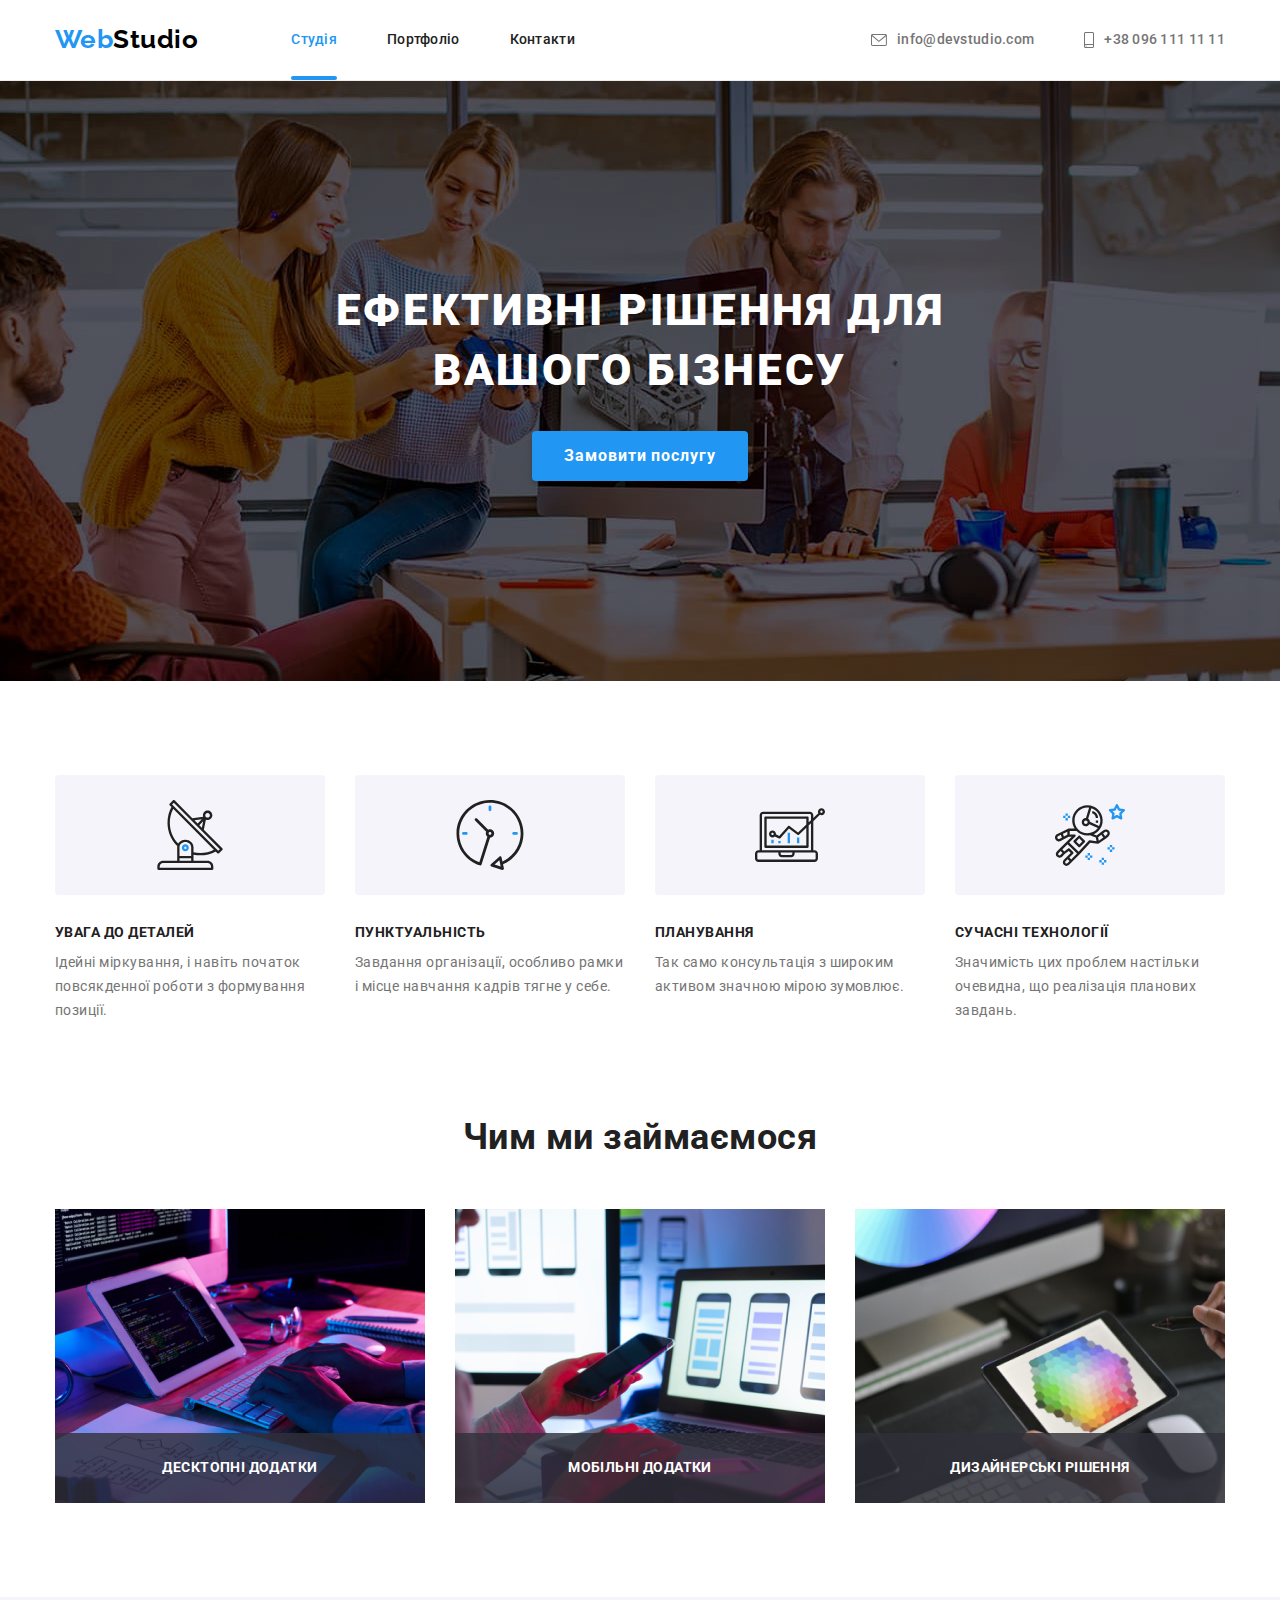
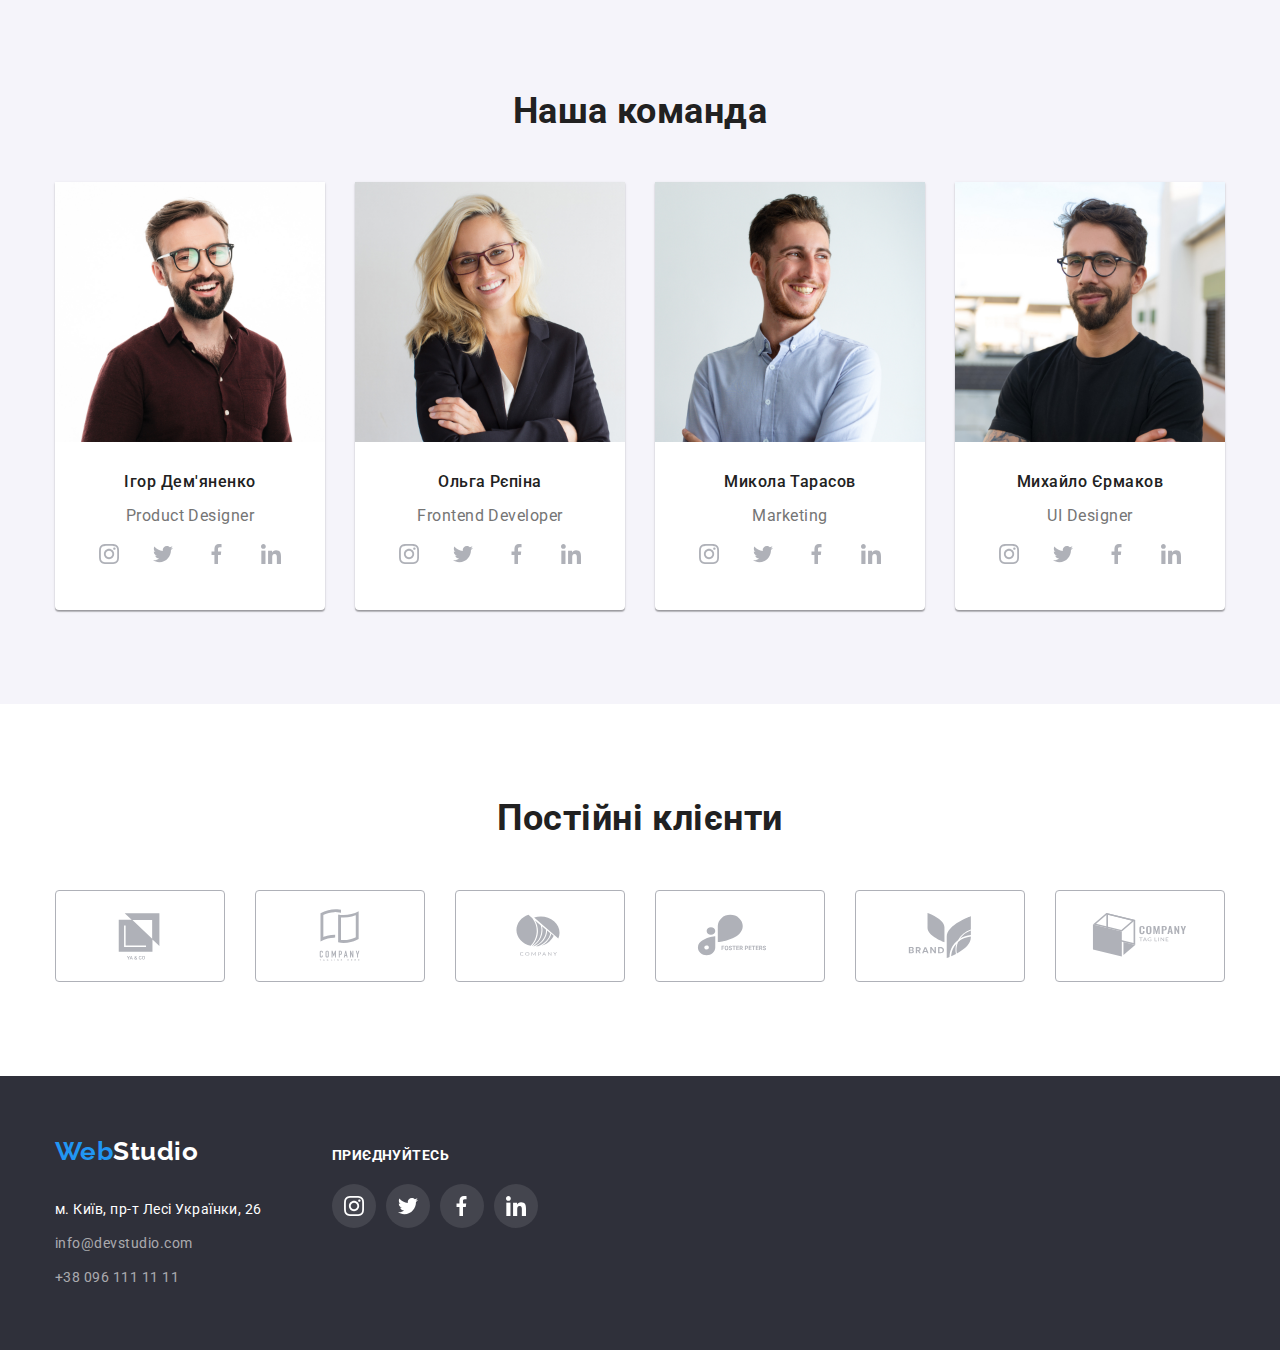
==== commit b5b19bbc: "add positions and animations styles" ====
--- a/index.html
+++ b/index.html
@@ -23,9 +23,15 @@
         <a href="./index.html" class="logo"><span>Web</span>Studio</a>
         <nav>
           <ul class="site-nav">
-            <li class="item"><a href="" class="link current">Студія</a></li>
-            <li class="item"><a href="./portfolio.html" class="link">Портфоліо</a></li>
-            <li class="item"><a href="" class="link">Контакти</a></li>
+            <li class="item">
+              <a href="" class="nav-link current">Студія</a>
+            </li>
+            <li class="item">
+              <a href="./portfolio.html" class="nav-link">Портфоліо</a>
+            </li>
+            <li class="item">
+              <a href="" class="nav-link">Контакти</a>
+            </li>
           </ul>
         </nav>
 
@@ -40,7 +46,7 @@
           </li>
           <li class="item">
             <a class="link" href="tel:+380961111111">
-              <svg class="auth-icon" width="16" height="12">
+              <svg class="auth-icon" width="10" height="16">
                 <use href="./images/symbol-defs.svg#icon-smartphone"></use>
               </svg>
               +38 096 111 11 11
@@ -56,7 +62,7 @@
       <section class="hero">
         <div class="container">
           <h1 class="hero-title">Ефективні рішення для вашого бізнесу</h1>
-          <button type="button" class="main button">Замовити послугу</button>
+          <button data-modal-open type="button" class="main button">Замовити послугу</button>
         </div>
       </section>
 
@@ -118,13 +124,28 @@
           <h2 class="section-title">Чим ми займаємося</h2>
           <ul class="about">
             <li class="item-descr">
-              <img src="./images/img.jpg" alt="Людина друкує текст" width="370" />
+              <div class="descr-thumb">
+                <img src="./images/img.jpg" alt="Людина друкує текст" width="370" />
+                <div class="description-item">
+                  <p class="text-descr">Десктопні додатки</p>
+                </div>
+              </div>
             </li>
             <li class="item-descr">
-              <img src="./images/box-2.jpg" alt="Людина з телефоном в руках" width="370" />
+              <div class="descr-thumb">
+                <img src="./images/box-2.jpg" alt="Людина з телефоном в руках" width="370" />
+                <div class="description-item">
+                  <p class="text-descr">Мобільні додатки</p>
+                </div>
+              </div>
             </li>
             <li class="item-descr">
-              <img src="./images/img-2.jpg" alt="Людина з планшетом в руках" width="370" />
+              <div class="descr-thumb">
+                <img src="./images/img-2.jpg" alt="Людина з планшетом в руках" width="370" />
+                <div class="description-item">
+                  <p class="text-descr">Дизайнерські рішення</p>
+                </div>
+              </div>
             </li>
           </ul>
         </div>
@@ -515,5 +536,17 @@
         </div>
       </div>
     </footer>
+
+    <div class="backdrop is-hidden" data-modal>
+      <div class="modal">
+        <button class="close-btn" data-modal-close type="button">
+          <svg width="30" height="30">
+            <use href="./images/symbol-defs.svg#icon-close"></use>
+          </svg>
+        </button>
+      </div>
+    </div>
+
+    <script src="./js/modal.js"></script>
   </body>
 </html>
--- a/css/styles.css
+++ b/css/styles.css
@@ -77,8 +77,10 @@
   margin-right: 50px;
 } */
 
-.site-nav .link {
+.site-nav .nav-link {
   display: block;
+
+  position: relative;
 
   padding-top: 32px;
   padding-bottom: 32px;
@@ -89,15 +91,31 @@
   line-height: 1.14;
   letter-spacing: 0.02em;
   text-decoration: none;
-}
-
-.site-nav .link:hover,
-.site-nav .link:focus {
+
+  transition: color 250ms cubic-bezier(0.4, 0, 0.2, 1);
+}
+
+.site-nav .nav-link:hover,
+.site-nav .nav-link:focus {
   color: var(--accent-color);
 }
 
-.site-nav .link.current {
+.site-nav .nav-link.current {
   color: var(--accent-color);
+}
+
+.nav-link.current::after {
+  content: '';
+  position: absolute;
+  bottom: 0;
+  left: 0;
+
+  display: block;
+  width: 100%;
+  height: 4px;
+  border-radius: 2px;
+
+  background: var(--accent-color);
 }
 
 /* auth-nav */
@@ -124,6 +142,8 @@
   letter-spacing: 0.02em;
   text-decoration: none;
   align-items: center;
+
+  transition: color 250ms cubic-bezier(0.4, 0, 0.2, 1);
 }
 
 .auth-icon {
@@ -188,6 +208,7 @@
 }
 
 .visually-hidden {
+  content: '';
   position: absolute;
   width: 1px;
   height: 1px;
@@ -218,9 +239,6 @@
   background-color: #f5f4fa;
   border-radius: 4px;
   align-items: center;
-}
-
-.icon-features {
   justify-content: center;
 }
 
@@ -258,6 +276,37 @@
 
 .about .item-descr + .item-descr {
   margin-left: 30px;
+}
+
+.text-descr {
+  font-weight: 700;
+  font-size: 14px;
+  line-height: 1.14;
+
+  letter-spacing: 0.03em;
+  text-transform: uppercase;
+
+  color: #ffffff;
+}
+
+.descr-thumb {
+  position: relative;
+}
+
+.description-item {
+  content: '';
+  position: absolute;
+
+  bottom: 0;
+  right: 0;
+
+  align-items: center;
+  justify-content: center;
+
+  display: flex;
+  width: 100%;
+  height: 70px;
+  background: rgba(47, 48, 58, 0.8);
 }
 
 /* members */
@@ -325,10 +374,13 @@
 
   border-radius: 50%;
   background-color: #fff;
+
+  transition: background 250ms cubic-bezier(0.4, 0, 0.2, 1);
 }
 
 .socials-icon {
   fill: #afb1b8;
+  transition: fill 250ms cubic-bezier(0.4, 0, 0.2, 1);
 }
 
 .socials-link:hover,
@@ -368,6 +420,7 @@
   font-size: 16px;
   line-height: 1.9;
   letter-spacing: 0.06em;
+  box-shadow: 0px 4px 4px rgba(0, 0, 0, 0.15);
 }
 
 /* Постійні клієнти */
@@ -391,6 +444,7 @@
 
   border: 1px solid #afb1b8;
   border-radius: 4px;
+  transition: color 250ms cubic-bezier(0.4, 0, 0.2, 1);
 }
 
 .regular-icon {
@@ -457,6 +511,8 @@
 
   color: #ffffff;
   text-decoration: none;
+
+  transition: color 250ms cubic-bezier(0.4, 0, 0.2, 1);
 }
 
 .navigation .nav-auth {
@@ -472,7 +528,10 @@
 
   color: rgba(255, 255, 255, 0.6);
   text-decoration: none;
-}
+
+  transition: color 250ms cubic-bezier(0.4, 0, 0.2, 1);
+}
+
 .nav-map:hover,
 .nav-map:focus {
   color: var(--accent-color);
@@ -517,6 +576,8 @@
 
   border-radius: 50%;
   background: rgba(255, 255, 255, 0.1);
+
+  transition: background 250ms cubic-bezier(0.4, 0, 0.2, 1);
 }
 
 .join-list {
@@ -546,35 +607,22 @@
 }
 
 .primery.button {
-  background-color: var(--accent-color);
   font-family: inherit;
   font-weight: 500;
   font-size: 16px;
   line-height: 1.62;
 
   letter-spacing: 0.03em;
-}
-
-.secondary.button {
+
   background-color: #f5f4fa;
-  font-weight: 500;
-  font-size: 16px;
-  line-height: 1.62;
-
-  letter-spacing: 0.03em;
-
   color: var(--title-text-color);
+
+  transition: background 250ms cubic-bezier(0.4, 0, 0.2, 1),
+    color 250ms cubic-bezier(0.4, 0, 0.2, 1);
 }
 
 .primery.button:hover,
 .primery.button:focus {
-  color: #000000;
-  box-shadow: 0px 3px 1px rgba(0, 0, 0, 0.1), 0px 1px 2px rgba(0, 0, 0, 0.08),
-    0px 2px 2px rgba(0, 0, 0, 0.12);
-}
-
-.secondary.button:hover,
-.secondary.button:focus {
   background-color: var(--accent-color);
   color: #ffffff;
   box-shadow: 0px 3px 1px rgba(0, 0, 0, 0.1), 0px 1px 2px rgba(0, 0, 0, 0.08),
@@ -630,6 +678,8 @@
   margin-right: 30px;
   margin-bottom: 30px;
   justify-content: space-between;
+
+  /* overflow: hidden; */
 }
 
 .element:nth-child(3n) {
@@ -649,3 +699,94 @@
   border: 1px solid #eeeeee;
   border-top: none;
 }
+
+.text-port {
+  font-weight: 400;
+  font-size: 18px;
+  line-height: 1.56;
+
+  letter-spacing: 0.03em;
+
+  color: #ffffff;
+
+  position: absolute;
+
+  top: 0;
+
+  padding: 63px 24px;
+
+  align-items: center;
+  justify-content: center;
+
+  display: block;
+  width: 370px;
+  height: 294px;
+  background: rgba(33, 150, 243, 0.9);
+
+  transition: transform 250ms cubic-bezier(0.4, 0, 0.2, 1);
+  transform: translateY(100%);
+}
+
+.portfolio-thumb {
+  position: relative;
+  overflow: hidden;
+}
+
+.link-image:hover .text-port {
+  transform: translateY(0);
+}
+
+/* модалка */
+
+.backdrop {
+  position: fixed;
+  top: 0;
+  left: 0;
+  width: 100%;
+  height: 100%;
+  background-color: rgba(0, 0, 0, 0.2);
+  transition: opacity 250ms cubic-bezier(0.4, 0, 0.2, 1),
+    visibility 250ms cubic-bezier(0.4, 0, 0.2, 1);
+}
+
+.backdrop.is-hidden {
+  opacity: 0;
+  pointer-events: none;
+  visibility: hidden;
+}
+
+.modal {
+  content: '';
+  position: absolute;
+  top: 50%;
+  left: 50%;
+  transform: translate(-50%, -50%);
+
+  min-width: 528px;
+  min-height: 581px;
+  background: #ffffff;
+  border-radius: 4px;
+  box-shadow: 0px 1px 3px rgba(0, 0, 0, 0.12), 0px 1px 1px rgba(0, 0, 0, 0.14),
+    0px 2px 1px rgba(0, 0, 0, 0.2);
+}
+.close-btn {
+  content: '';
+  position: absolute;
+  top: 0;
+  right: 0;
+
+  width: 30px;
+  height: 30px;
+  padding: 0;
+
+  margin-right: 8px;
+  margin-top: 8px;
+
+  display: flex;
+  align-items: center;
+  justify-content: center;
+
+  border-radius: 50%;
+  background: #ffffff;
+  border: 1px solid rgba(0, 0, 0, 0.1);
+}
